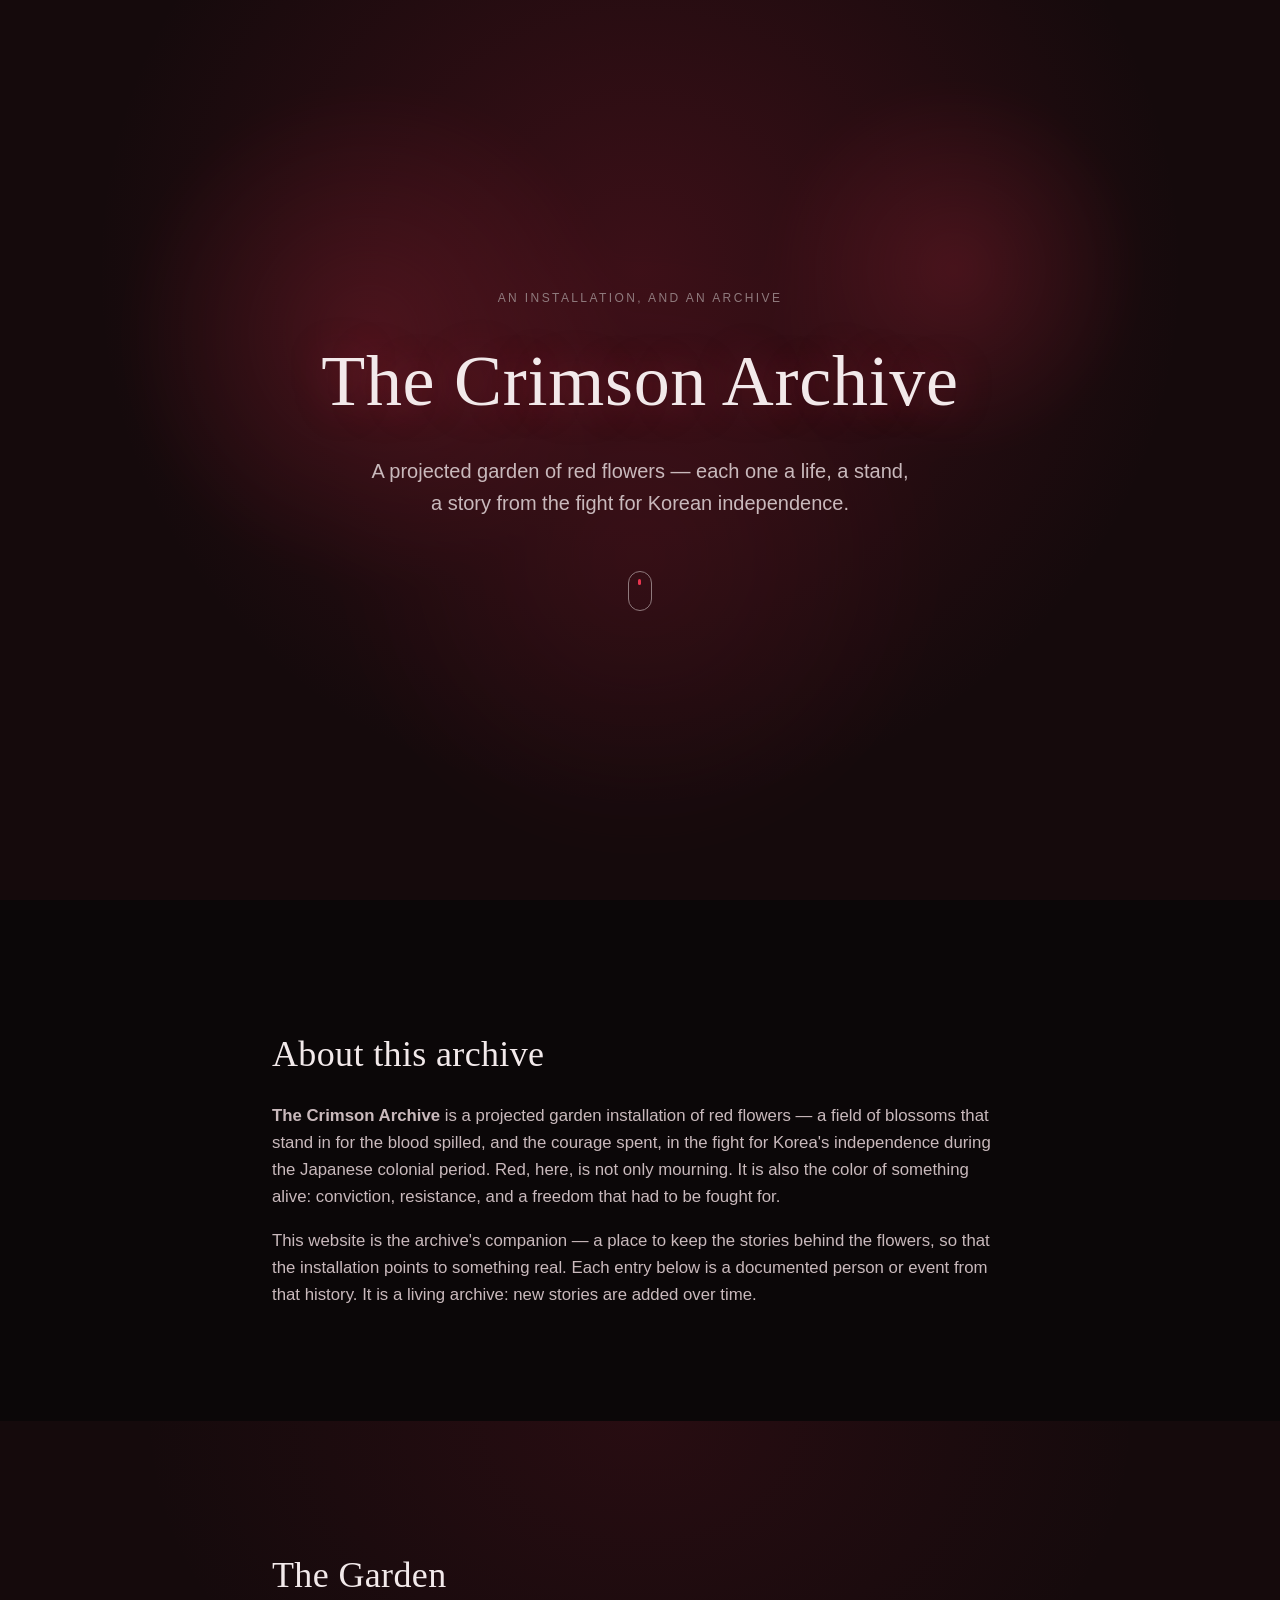
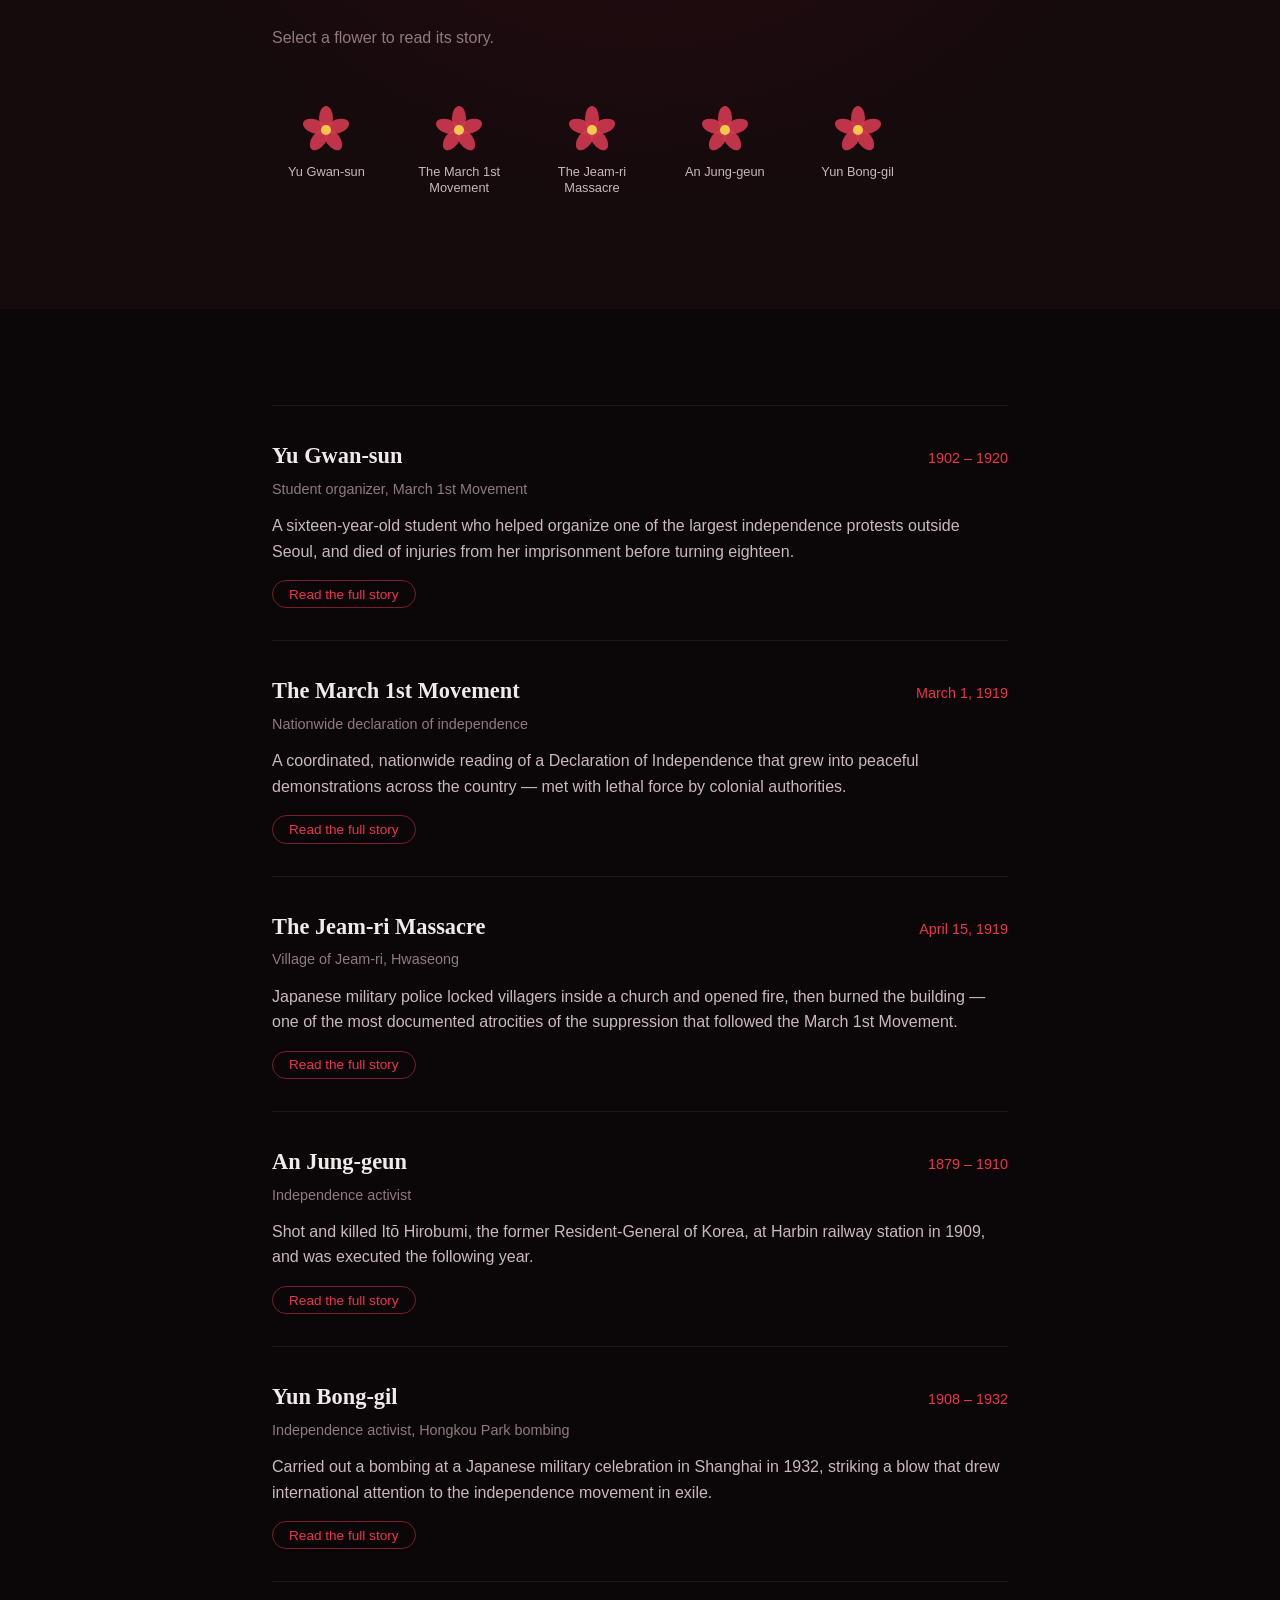
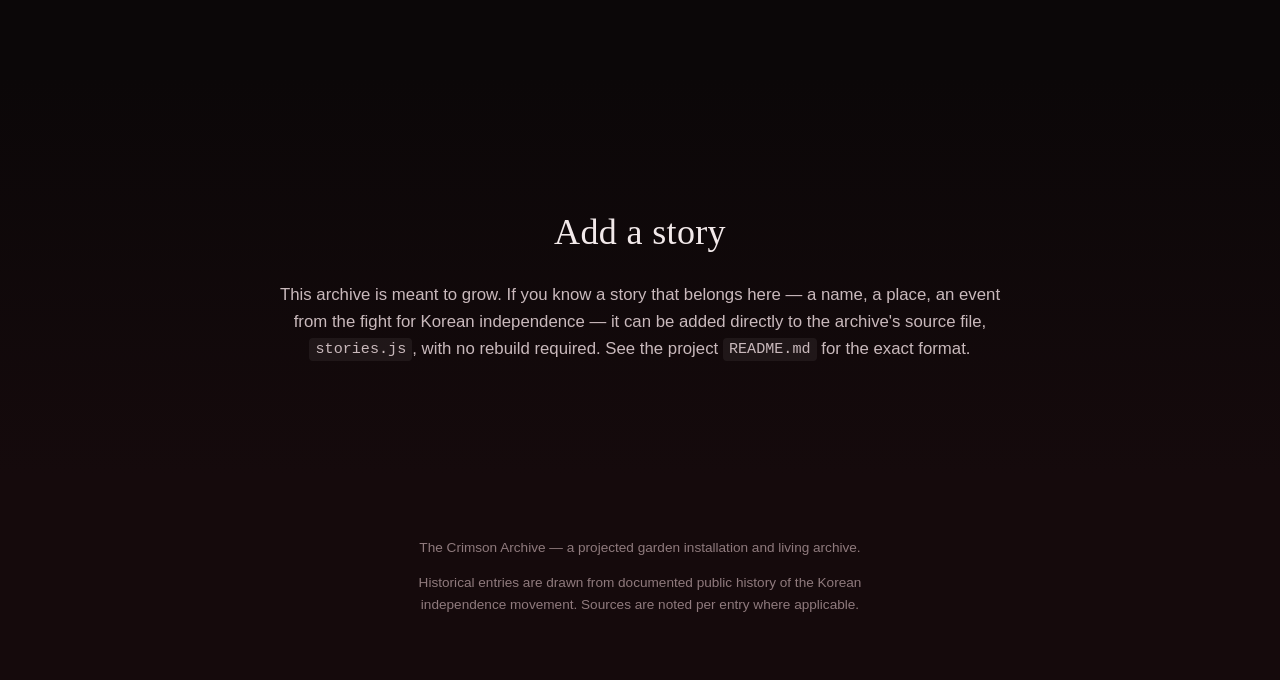
==== index.html @ 05c89615 "Add initial Crimson Archive site: immersive garden of independence stories Static single-page site w" ====
<!DOCTYPE html>
<html lang="en">
<head>
<meta charset="UTF-8" />
<meta name="viewport" content="width=device-width, initial-scale=1.0" />
<title>The Crimson Archive</title>
<meta name="description" content="The Crimson Archive — a projected garden of red flowers, and a living archive of stories of bloodshed and sacrifice in the fight for Korean independence." />
<link rel="stylesheet" href="style.css" />
</head>
<body>

  <header class="hero">
    <div class="hero-glow" aria-hidden="true"></div>
    <div class="hero-content">
      <p class="eyebrow">An installation, and an archive</p>
      <h1>The Crimson Archive</h1>
      <p class="hero-sub">
        A projected garden of red flowers — each one a life, a stand, a story
        from the fight for Korean independence.
      </p>
      <a class="scroll-cue" href="#about" aria-label="Scroll to learn more">
        <span></span>
      </a>
    </div>
  </header>

  <main>
    <section id="about" class="about">
      <div class="about-inner">
        <h2>About this archive</h2>
        <p>
          <strong>The Crimson Archive</strong> is a projected garden installation of red
          flowers — a field of blossoms that stand in for the blood spilled, and the
          courage spent, in the fight for Korea's independence during the Japanese
          colonial period. Red, here, is not only mourning. It is also the color of
          something alive: conviction, resistance, and a freedom that had to be
          fought for.
        </p>
        <p>
          This website is the archive's companion — a place to keep the stories
          behind the flowers, so that the installation points to something real.
          Each entry below is a documented person or event from that history. It is
          a living archive: new stories are added over time.
        </p>
      </div>
    </section>

    <section id="garden" class="garden">
      <div class="garden-inner">
        <h2>The Garden</h2>
        <p class="garden-hint">Select a flower to read its story.</p>
        <div class="flower-field" id="flower-field">
          <!-- populated by script.js from stories.js -->
        </div>
      </div>
    </section>

    <section id="entries" class="entries">
      <div class="entries-inner" id="entries-list">
        <!-- populated by script.js from stories.js -->
      </div>
    </section>

    <section class="contribute">
      <div class="contribute-inner">
        <h2>Add a story</h2>
        <p>
          This archive is meant to grow. If you know a story that belongs here —
          a name, a place, an event from the fight for Korean independence — it can
          be added directly to the archive's source file, <code>stories.js</code>,
          with no rebuild required. See the project <code>README.md</code> for the
          exact format.
        </p>
      </div>
    </section>
  </main>

  <footer class="site-footer">
    <p>The Crimson Archive — a projected garden installation and living archive.</p>
    <p class="footer-note">
      Historical entries are drawn from documented public history of the Korean
      independence movement. Sources are noted per entry where applicable.
    </p>
  </footer>

  <script src="stories.js"></script>
  <script src="script.js"></script>
</body>
</html>
---- style.css ----
/* The Crimson Archive — a deliberately dark, single-mood memorial aesthetic.
   Not theme-adaptive by design: this is a fixed installation piece. */

:root {
  --bg: #0b0708;
  --bg-deep: #150a0c;
  --crimson: #b0203a;
  --crimson-bright: #e8354f;
  --crimson-soft: #7a1d2c;
  --petal: #d1394f;
  --ink: #f2e9ea;
  --ink-dim: #c9b9bc;
  --ink-faint: #8f7a7d;
  --serif: "Iowan Old Style", "Palatino Linotype", Georgia, "Times New Roman", serif;
  --sans: -apple-system, BlinkMacSystemFont, "Segoe UI", Roboto, Helvetica, Arial, sans-serif;
}

* { box-sizing: border-box; }

html {
  scroll-behavior: smooth;
}

body {
  margin: 0;
  background: var(--bg);
  color: var(--ink);
  font-family: var(--sans);
  line-height: 1.6;
  overflow-x: hidden;
}

h1, h2 {
  font-family: var(--serif);
  font-weight: 500;
  letter-spacing: 0.01em;
}

a { color: var(--crimson-bright); }

code {
  background: rgba(255, 255, 255, 0.06);
  padding: 0.15em 0.4em;
  border-radius: 4px;
  font-size: 0.9em;
}

/* ---------- Hero ---------- */

.hero {
  position: relative;
  min-height: 100svh;
  display: flex;
  align-items: center;
  justify-content: center;
  text-align: center;
  padding: 2rem;
  overflow: hidden;
  background:
    radial-gradient(ellipse at 50% 30%, rgba(176, 32, 58, 0.25), transparent 60%),
    var(--bg-deep);
}

.hero-glow {
  position: absolute;
  inset: 0;
  background-image:
    radial-gradient(circle, var(--crimson-bright) 0%, transparent 70%),
    radial-gradient(circle, var(--crimson-bright) 0%, transparent 70%),
    radial-gradient(circle, var(--crimson-soft) 0%, transparent 70%);
  background-size: 40vmax 40vmax, 30vmax 30vmax, 50vmax 50vmax;
  background-repeat: no-repeat;
  background-position:
    15% 20%,
    85% 15%,
    50% 90%;
  opacity: 0.18;
  filter: blur(10px);
  animation: drift 22s ease-in-out infinite alternate;
}

@keyframes drift {
  from { transform: translateY(0) scale(1); }
  to { transform: translateY(-2%) scale(1.05); }
}

.hero-content { position: relative; z-index: 1; max-width: 42rem; }

.eyebrow {
  text-transform: uppercase;
  letter-spacing: 0.2em;
  font-size: 0.75rem;
  color: var(--ink-faint);
  margin: 0 0 1rem;
}

.hero h1 {
  font-size: clamp(2.5rem, 7vw, 4.5rem);
  margin: 0 0 1rem;
  color: var(--ink);
  text-shadow: 0 0 40px rgba(232, 53, 79, 0.35);
}

.hero-sub {
  font-size: clamp(1rem, 2vw, 1.25rem);
  color: var(--ink-dim);
  margin: 0 auto 3rem;
  max-width: 34rem;
}

.scroll-cue {
  display: inline-flex;
  width: 1.5rem;
  height: 2.5rem;
  border: 1.5px solid var(--ink-faint);
  border-radius: 999px;
  align-items: flex-start;
  justify-content: center;
  padding-top: 0.4rem;
}

.scroll-cue span {
  width: 3px;
  height: 6px;
  border-radius: 999px;
  background: var(--crimson-bright);
  animation: scrolldown 1.6s ease-in-out infinite;
}

@keyframes scrolldown {
  0% { transform: translateY(0); opacity: 1; }
  100% { transform: translateY(10px); opacity: 0; }
}

/* ---------- Sections ---------- */

section { padding: 6rem 1.5rem; }

.about-inner, .garden-inner, .entries-inner, .contribute-inner {
  max-width: 46rem;
  margin: 0 auto;
}

.about {
  background: var(--bg);
}

h2 {
  font-size: clamp(1.75rem, 4vw, 2.25rem);
  color: var(--ink);
  margin-bottom: 1.25rem;
}

.about p, .contribute p {
  color: var(--ink-dim);
  font-size: 1.05rem;
}

/* ---------- Garden ---------- */

.garden {
  background: radial-gradient(ellipse at 50% 0%, rgba(176, 32, 58, 0.12), transparent 55%), var(--bg-deep);
}

.garden-hint {
  color: var(--ink-faint);
  margin-bottom: 2.5rem;
}

.flower-field {
  display: grid;
  grid-template-columns: repeat(auto-fit, minmax(90px, 1fr));
  gap: 1.5rem;
  max-width: 40rem;
}

.flower-btn {
  background: none;
  border: none;
  cursor: pointer;
  display: flex;
  flex-direction: column;
  align-items: center;
  gap: 0.6rem;
  padding: 1rem 0.5rem;
  color: var(--ink-dim);
  font-family: var(--sans);
  opacity: 0;
  transform: translateY(12px) scale(0.85);
  transition: opacity 0.6s ease, transform 0.6s ease;
}

.flower-btn.visible {
  opacity: 1;
  transform: translateY(0) scale(1);
}

.flower-btn:hover .flower-svg,
.flower-btn:focus-visible .flower-svg,
.flower-btn.active .flower-svg {
  transform: scale(1.15) rotate(6deg);
  filter: drop-shadow(0 0 14px rgba(232, 53, 79, 0.55));
}

.flower-svg {
  width: 48px;
  height: 48px;
  transition: transform 0.35s ease, filter 0.35s ease;
}

.flower-btn.active { color: var(--crimson-bright); }

.flower-label {
  font-size: 0.8rem;
  text-align: center;
  line-height: 1.3;
}

/* ---------- Entries ---------- */

.entries {
  background: var(--bg);
}

.entry {
  border-top: 1px solid rgba(255, 255, 255, 0.08);
  padding: 2rem 0;
}

.entry:last-child {
  border-bottom: 1px solid rgba(255, 255, 255, 0.08);
}

.entry-header {
  display: flex;
  justify-content: space-between;
  align-items: baseline;
  gap: 1rem;
  flex-wrap: wrap;
}

.entry-header h3 {
  font-family: var(--serif);
  font-size: 1.4rem;
  color: var(--ink);
  margin: 0;
}

.entry-years {
  color: var(--crimson-bright);
  font-size: 0.9rem;
  white-space: nowrap;
}

.entry-role {
  color: var(--ink-faint);
  font-size: 0.9rem;
  margin: 0.25rem 0 0.75rem;
}

.entry-summary {
  color: var(--ink-dim);
  margin: 0;
}

.entry-body {
  display: grid;
  grid-template-rows: 0fr;
  transition: grid-template-rows 0.4s ease;
}

.entry.expanded .entry-body {
  grid-template-rows: 1fr;
}

.entry-body-inner {
  overflow: hidden;
}

.entry-body p {
  color: var(--ink-dim);
  margin: 1rem 0 0;
}

.entry-source {
  display: block;
  margin-top: 1rem;
  font-size: 0.8rem;
  color: var(--ink-faint);
  font-style: italic;
}

.entry-toggle {
  background: none;
  border: 1px solid var(--crimson-soft);
  color: var(--crimson-bright);
  border-radius: 999px;
  padding: 0.35rem 1rem;
  font-size: 0.85rem;
  cursor: pointer;
  margin-top: 1rem;
}

.entry-toggle:hover {
  background: rgba(176, 32, 58, 0.15);
}

/* ---------- Contribute / Footer ---------- */

.contribute {
  background: linear-gradient(180deg, var(--bg), var(--bg-deep));
  text-align: center;
}

.site-footer {
  text-align: center;
  padding: 3rem 1.5rem 4rem;
  color: var(--ink-faint);
  font-size: 0.85rem;
  background: var(--bg-deep);
}

.footer-note {
  max-width: 32rem;
  margin: 0.5rem auto 0;
}

@media (max-width: 600px) {
  section { padding: 4rem 1.25rem; }
  .entry-header { flex-direction: column; gap: 0.25rem; }
}
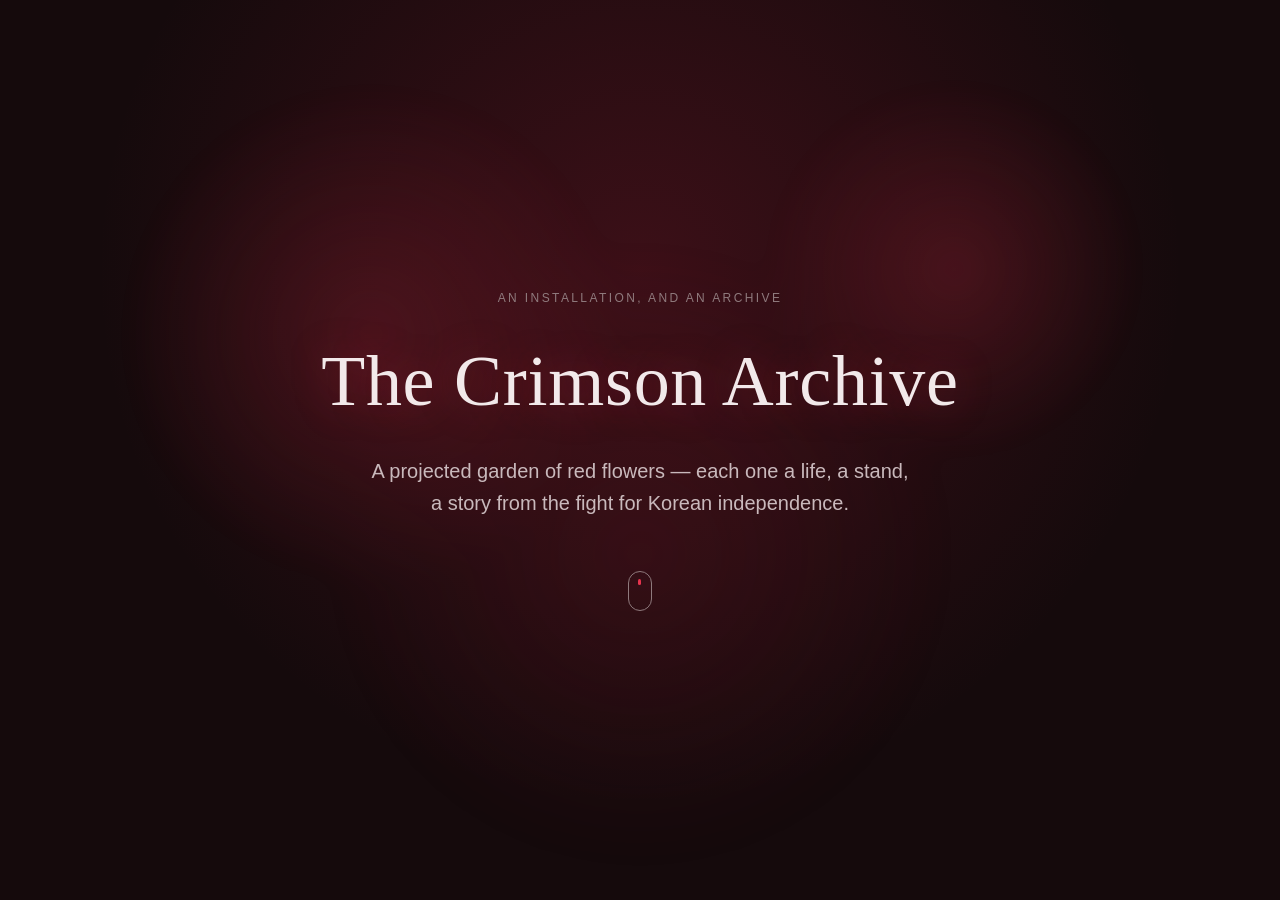
==== commit 498e9058: "Move site under /archive and set up custom subdomain Site content now lives at /archive so the final" ====
--- a/index.html
+++ b/index.html
@@ -2,88 +2,11 @@
 <html lang="en">
 <head>
 <meta charset="UTF-8" />
-<meta name="viewport" content="width=device-width, initial-scale=1.0" />
+<meta http-equiv="refresh" content="0; url=/archive/" />
 <title>The Crimson Archive</title>
-<meta name="description" content="The Crimson Archive — a projected garden of red flowers, and a living archive of stories of bloodshed and sacrifice in the fight for Korean independence." />
-<link rel="stylesheet" href="style.css" />
+<link rel="canonical" href="/archive/" />
 </head>
 <body>
-
-  <header class="hero">
-    <div class="hero-glow" aria-hidden="true"></div>
-    <div class="hero-content">
-      <p class="eyebrow">An installation, and an archive</p>
-      <h1>The Crimson Archive</h1>
-      <p class="hero-sub">
-        A projected garden of red flowers — each one a life, a stand, a story
-        from the fight for Korean independence.
-      </p>
-      <a class="scroll-cue" href="#about" aria-label="Scroll to learn more">
-        <span></span>
-      </a>
-    </div>
-  </header>
-
-  <main>
-    <section id="about" class="about">
-      <div class="about-inner">
-        <h2>About this archive</h2>
-        <p>
-          <strong>The Crimson Archive</strong> is a projected garden installation of red
-          flowers — a field of blossoms that stand in for the blood spilled, and the
-          courage spent, in the fight for Korea's independence during the Japanese
-          colonial period. Red, here, is not only mourning. It is also the color of
-          something alive: conviction, resistance, and a freedom that had to be
-          fought for.
-        </p>
-        <p>
-          This website is the archive's companion — a place to keep the stories
-          behind the flowers, so that the installation points to something real.
-          Each entry below is a documented person or event from that history. It is
-          a living archive: new stories are added over time.
-        </p>
-      </div>
-    </section>
-
-    <section id="garden" class="garden">
-      <div class="garden-inner">
-        <h2>The Garden</h2>
-        <p class="garden-hint">Select a flower to read its story.</p>
-        <div class="flower-field" id="flower-field">
-          <!-- populated by script.js from stories.js -->
-        </div>
-      </div>
-    </section>
-
-    <section id="entries" class="entries">
-      <div class="entries-inner" id="entries-list">
-        <!-- populated by script.js from stories.js -->
-      </div>
-    </section>
-
-    <section class="contribute">
-      <div class="contribute-inner">
-        <h2>Add a story</h2>
-        <p>
-          This archive is meant to grow. If you know a story that belongs here —
-          a name, a place, an event from the fight for Korean independence — it can
-          be added directly to the archive's source file, <code>stories.js</code>,
-          with no rebuild required. See the project <code>README.md</code> for the
-          exact format.
-        </p>
-      </div>
-    </section>
-  </main>
-
-  <footer class="site-footer">
-    <p>The Crimson Archive — a projected garden installation and living archive.</p>
-    <p class="footer-note">
-      Historical entries are drawn from documented public history of the Korean
-      independence movement. Sources are noted per entry where applicable.
-    </p>
-  </footer>
-
-  <script src="stories.js"></script>
-  <script src="script.js"></script>
+  <p>Redirecting to <a href="/archive/">the archive</a>...</p>
 </body>
 </html>
